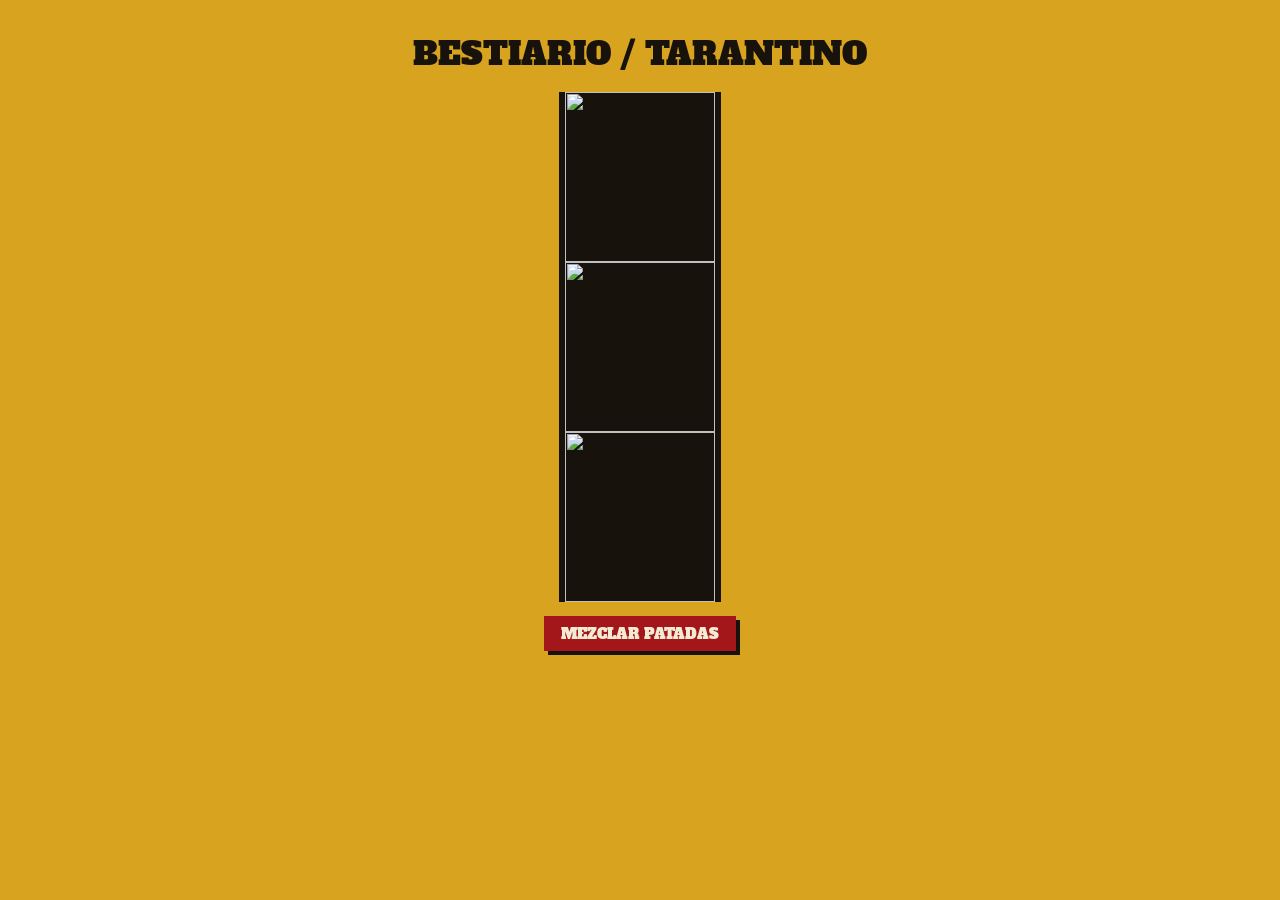
==== index.html @ 9ff9f8c3 "terminado" ====
<!doctype html>
<html lang="es">
  <head>
    <meta charset="UTF-8" />
    <meta name="viewport" content="width=device-width, initial-scale=1.0" />
    <link rel="icon" href="/favicon.ico" sizes="any" />
    <link rel="icon" href="/favicon.svg" type="image/svg+xml" />
    <link rel="apple-touch-icon" href="/apple-touch-icon.png" />
    <link rel="manifest" href="/sitio.webmanifest" />

    <title>..:: Bestiario Tarantino ::..</title>
    <!-- <meta name="description" content="Descripción del sitio...." /> -->

    <!-- OpenGraph -->
    <meta property="og:locale" content="es_CO" />
    <meta property="og:type" content="website" />
    <!-- Esto importa la hoja de estilos de la página -->
    <link rel="stylesheet" href="estilo.css" />

    <!-- Esto importa el archivo de JavaScript de la página -->
    <script src="script.js" defer></script>
  </head>
  <body>
    <div id="contenedorGeneral">
      <h1 id="tituloPagina">
        <a href="https://es.wikipedia.org/wiki/Quentin_Tarantino" target="_blank"
          >Bestiario / Tarantino</a
        >
      </h1>
      <div id="contenedorPersonaje">
        <img class="imagen" id="top" src="" />
        <img class="imagen" id="torso" src="" />
        <img class="imagen" id="abajo" src="" />
      </div>

      <button id="boton">Mezclar patadas</button>
    </div>
  </body>
</html>
---- estilo.css ----
@import url('https://fonts.googleapis.com/css2?family=Alfa+Slab+One&display=swap');


html {
  box-sizing: border-box;
  height: 100%;
}

html,
body {
  margin: 0;
  padding: 0;
}

body {
  background-color: #d8a420;
  color: #17120c;
}

::selection {
  background-color: #a3161a;
  color: #f3ead3;
}

h2 {
  font-size: 1.1em;
  
}

a, a:active, a:visited, a:hover {
  color: #17120c;
  cursor: pointer;
  text-decoration: none;
}

#contenedorGeneral {
  margin: auto 1em;
  text-align: center;
}

#tituloPagina {
  margin-top: 1em;
  margin-bottom: 0;
  margin-bottom: 0.5em;
  font-family: "Alfa Slab One", system-ui;
  font-weight: 400;
  font-style: normal;
  text-transform: uppercase;
}

#tituloPagina:hover a {
  color: #a3161a;
  cursor: pointer;
}

#contenedorPersonaje {
  display: flex;
  flex-direction: column;
  align-items: space-around;
}

.imagen {
  height: 170px;
  width: 150px;
  margin: 0em auto;
  border-left: 6px solid #17120c;
  border-right: 6px solid #17120c;
  background-color: #17120c;
}

#boton {
  margin-top: 1em;
  padding: 0.5em 1.2em;
  font-family: "Alfa Slab One", system-ui;
  font-size: 0.9em;
  text-transform: uppercase;
  background-color: #a3161a;
  color: #f3ead3;
  border: none;
  box-shadow: 4px 4px 0 #17120c;
  cursor: pointer;
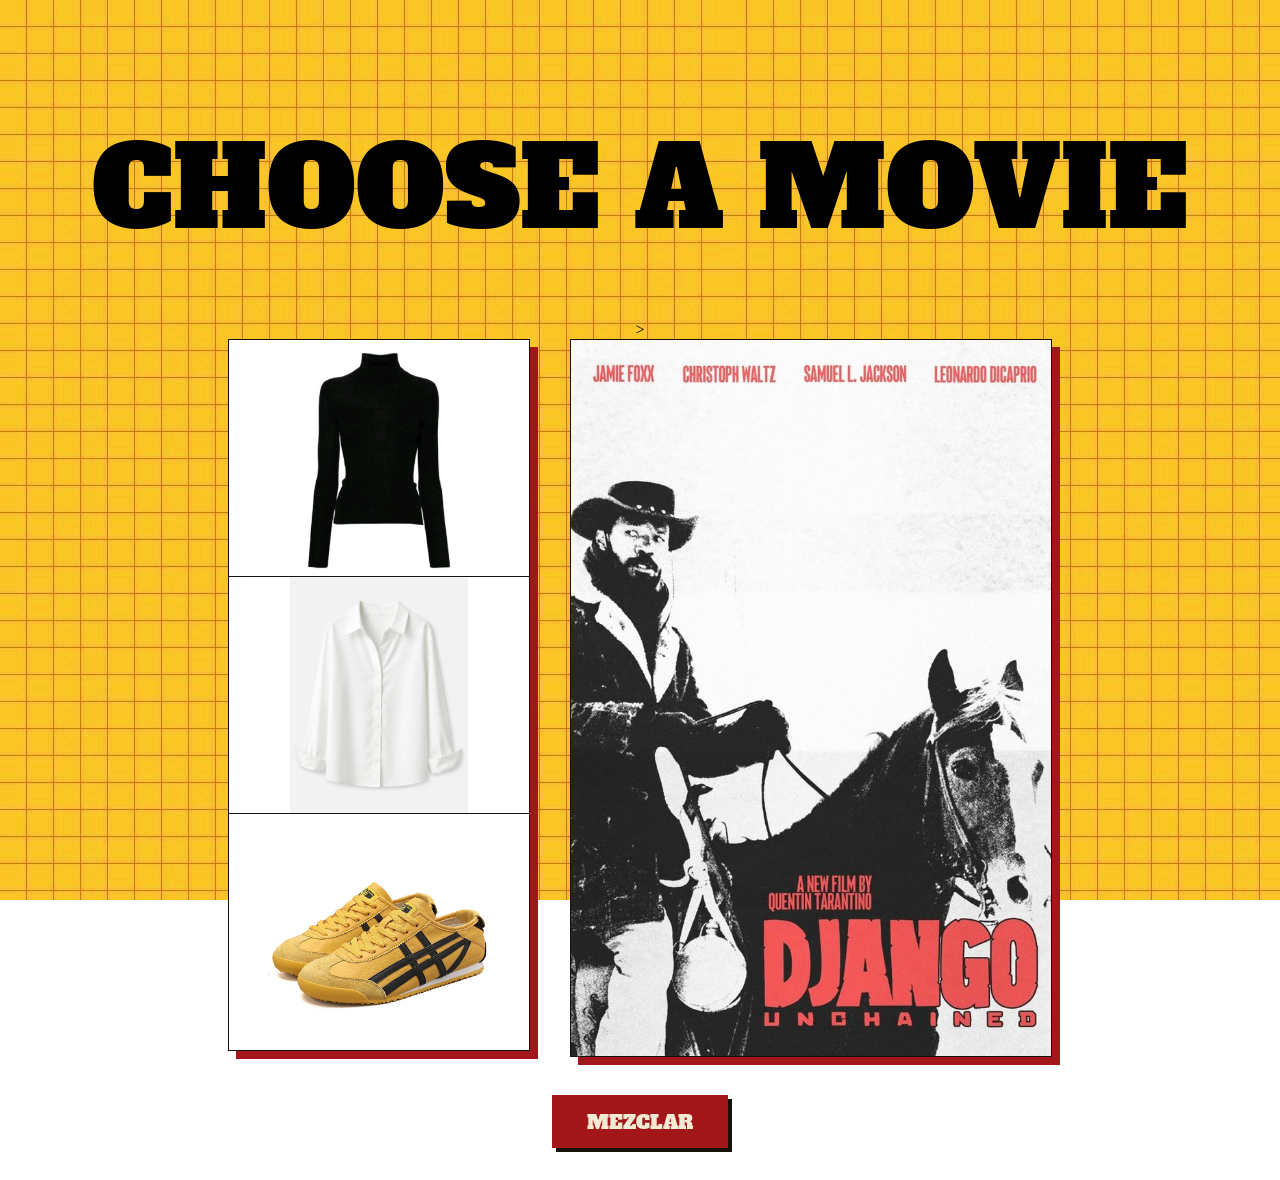
==== commit 8f98e6ca: "terminado" ====
--- a/index.html
+++ b/index.html
@@ -3,37 +3,42 @@
   <head>
     <meta charset="UTF-8" />
     <meta name="viewport" content="width=device-width, initial-scale=1.0" />
-    <link rel="icon" href="/favicon.ico" sizes="any" />
-    <link rel="icon" href="/favicon.svg" type="image/svg+xml" />
-    <link rel="apple-touch-icon" href="/apple-touch-icon.png" />
-    <link rel="manifest" href="/sitio.webmanifest" />
 
     <title>..:: Bestiario Tarantino ::..</title>
-    <!-- <meta name="description" content="Descripción del sitio...." /> -->
 
-    <!-- OpenGraph -->
+<audio id="pista-audio" src="audio/pista.mp3" preload="none" hidden></audio>
+    
     <meta property="og:locale" content="es_CO" />
     <meta property="og:type" content="website" />
-    <!-- Esto importa la hoja de estilos de la página -->
+    
     <link rel="stylesheet" href="estilo.css" />
 
-    <!-- Esto importa el archivo de JavaScript de la página -->
+   
     <script src="script.js" defer></script>
   </head>
   <body>
     <div id="contenedorGeneral">
       <h1 id="tituloPagina">
-        <a href="https://es.wikipedia.org/wiki/Quentin_Tarantino" target="_blank"
-          >Bestiario / Tarantino</a
+         <h1 id="tituloPagina">CHOOSE A MOVIE</h1>
         >
       </h1>
-      <div id="contenedorPersonaje">
-        <img class="imagen" id="top" src="" />
-        <img class="imagen" id="torso" src="" />
-        <img class="imagen" id="abajo" src="" />
+
+      <div id="escenario">
+      
+        <div id="contenedorPersonaje">
+          <img class="imagen" id="top" src="" alt="Top del personaje" />
+          <img class="imagen" id="torso" src="" alt="Torso del personaje" />
+          <img class="imagen" id="abajo" src="" alt="Parte de abajo del personaje" />
+        </div>
+
+        <!-- Cuadro 2: el póster de película -->
+        <div id="contenedorPoster">
+          <img id="poster" src="" alt="Póster de película de Tarantino" />
+        </div>
       </div>
 
-      <button id="boton">Mezclar patadas</button>
+      <button id="boton">Mezclar</button>
+        <audio id="musica" src="song/Pulp Fiction Misirlou - Music & Movie Moments – Christiaan Janssens.mp3" loop autoplay preload="auto"></audio>
     </div>
   </body>
 </html>
--- a/estilo.css
+++ b/estilo.css
@@ -13,18 +13,16 @@
 }
 
 body {
-  background-color: #d8a420;
+  background-image: url("assets/fondo.jpg");
+	
+	background-attachment: fixed;
+}
   color: #17120c;
 }
 
 ::selection {
   background-color: #a3161a;
   color: #f3ead3;
-}
-
-h2 {
-  font-size: 1.1em;
-  
 }
 
 a, a:active, a:visited, a:hover {
@@ -35,17 +33,19 @@
 
 #contenedorGeneral {
   margin: auto 1em;
+  padding-bottom: 2em;
   text-align: center;
 }
 
 #tituloPagina {
+  font-size: clamp(7em, 5vw, 3.2em);
   margin-top: 1em;
-  margin-bottom: 0;
   margin-bottom: 0.5em;
-  font-family: "Alfa Slab One", system-ui;
+  font-family: "Alfa Slab One", Georgia, serif;
   font-weight: 400;
   font-style: normal;
   text-transform: uppercase;
+  
 }
 
 #tituloPagina:hover a {
@@ -53,29 +53,87 @@
   cursor: pointer;
 }
 
+
+#escenario {
+  display: flex;
+  flex-wrap: wrap;
+  justify-content: center;
+  align-items: flex-start;
+  gap: 2.5em;
+}
+
+
 #contenedorPersonaje {
   display: flex;
   flex-direction: column;
-  align-items: space-around;
+  gap: 1px;
+  padding: 1px;
+  background-color: #17120c;
+  box-shadow: 8px 8px 0 #a3161a;
 }
 
 .imagen {
-  height: 170px;
-  width: 150px;
-  margin: 0em auto;
-  border-left: 6px solid #17120c;
-  border-right: 6px solid #17120c;
+  display: block;
+  width: 300px;
+  max-width: 100%;
+  height: 236px;
+  object-fit: contain; 
+  background-color: #ffffff;
+}
+
+
+#contenedorPoster {
+  padding: 1px;
   background-color: #17120c;
+  box-shadow: 8px 8px 0 #a3161a;
+}
+
+#poster {
+  display: block;
+  width: 480px;
+  max-width: 100%;
+  height: 716px; /* misma altura que las tres partes juntas */
+  object-fit: cover;
+  object-position: top;
 }
 
 #boton {
-  margin-top: 1em;
-  padding: 0.5em 1.2em;
-  font-family: "Alfa Slab One", system-ui;
-  font-size: 0.9em;
+  margin-top: 2em;
+  padding: 0.7em 1.8em;
+  font-family: "Alfa Slab One", Georgia, serif;
+  font-size: 1.2em;
   text-transform: uppercase;
   background-color: #a3161a;
   color: #f3ead3;
   border: none;
   box-shadow: 4px 4px 0 #17120c;
-  cursor: pointer;+  cursor: pointer;
+}
+
+#boton:active {
+  box-shadow: 1px 1px 0 #17120c;
+  transform: translate(3px, 3px);
+}
+
+/* En celular el póster baja y se hace más pequeño */
+@media (max-width: 860px) {
+  #contenedorPersonaje,
+  #contenedorPoster {
+    width: 100%;
+    max-width: 340px;
+  }
+
+  .imagen {
+    width: 100%;
+    height: 200px;
+  }
+
+  #poster {
+    width: 100%;
+    height: auto;
+    aspect-ratio: 2 / 3;
+  }
+}
+#tituloPagina:hover {
+  color: #a3161a;
+}
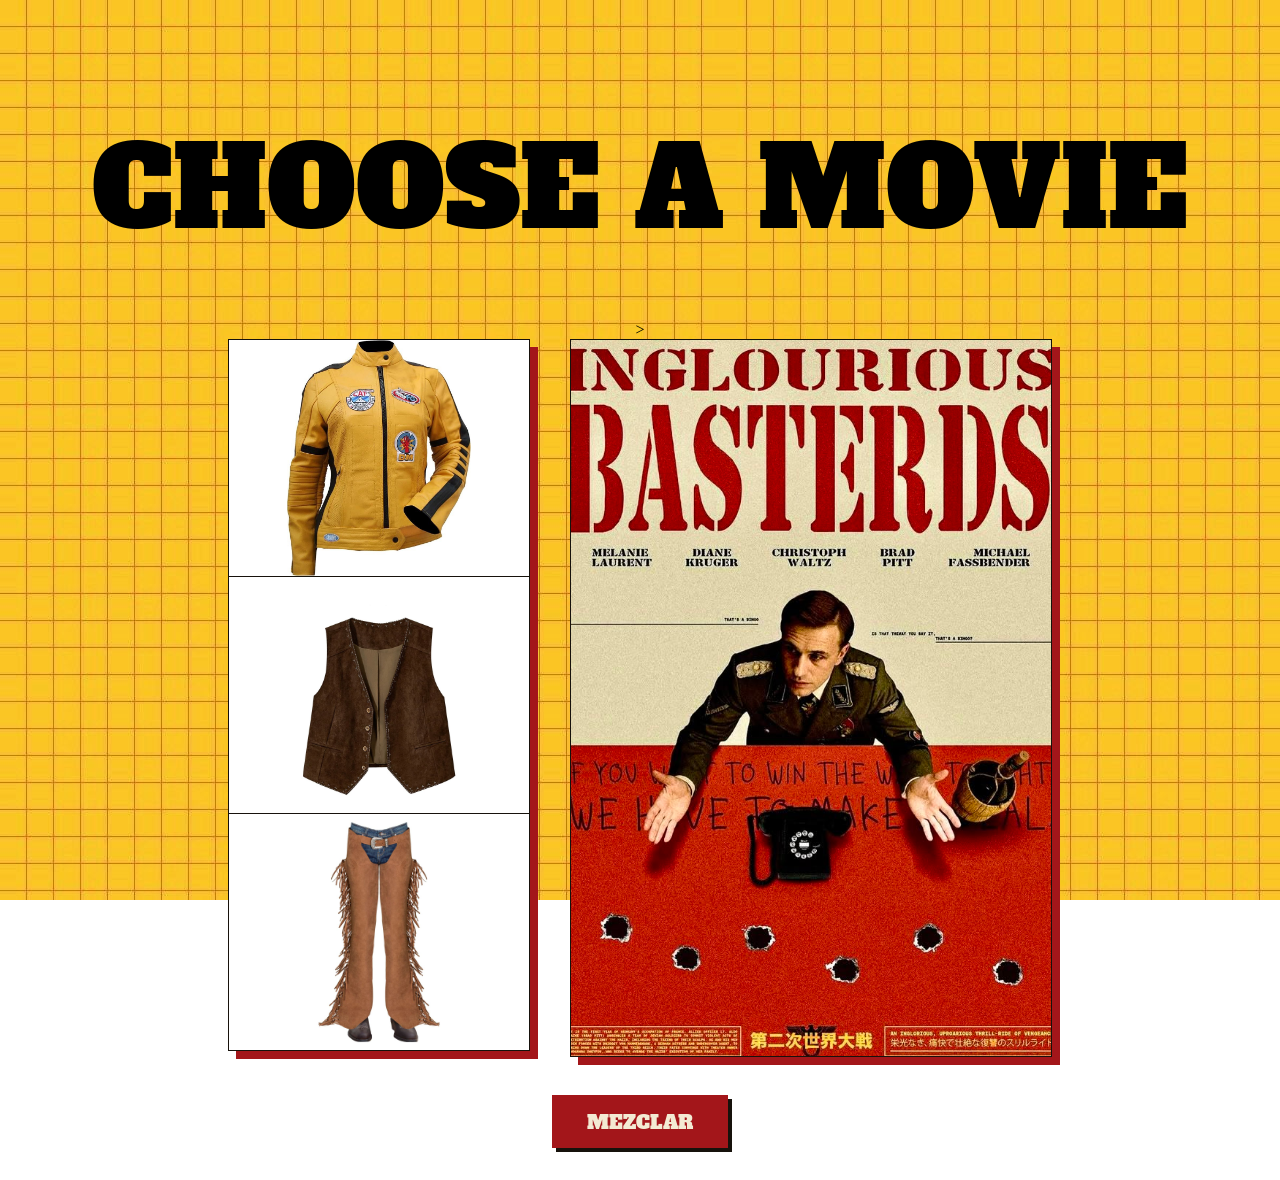
==== commit 424eb330: "terminado" ====
--- a/index.html
+++ b/index.html
@@ -6,7 +6,7 @@
 
     <title>..:: Bestiario Tarantino ::..</title>
 
-<audio id="pista-audio" src="audio/pista.mp3" preload="none" hidden></audio>
+
     
     <meta property="og:locale" content="es_CO" />
     <meta property="og:type" content="website" />
@@ -17,6 +17,9 @@
     <script src="script.js" defer></script>
   </head>
   <body>
+    
+      
+   
     <div id="contenedorGeneral">
       <h1 id="tituloPagina">
          <h1 id="tituloPagina">CHOOSE A MOVIE</h1>
@@ -37,8 +40,94 @@
         </div>
       </div>
 
-      <button id="boton">Mezclar</button>
-        <audio id="musica" src="song/Pulp Fiction Misirlou - Music & Movie Moments – Christiaan Janssens.mp3" loop autoplay preload="auto"></audio>
-    </div>
-  </body>
+   <button id="boton">Mezclar</button>
+    <audio id="musica" src="song/Pulp Fiction Misirlou - Music & Movie Moments – Christiaan Janssens.mp3" loop autoplay preload="auto"></audio>
+  </div>
+
+  <script>
+    document.getElementById("boton").addEventListener("click", () => {
+      const musica = document.getElementById("musica");
+      if (musica.paused) {
+        musica.play();
+      }
+    });
+  </script>
+  <script>
+    let intentos = 0;
+
+    document.getElementById("boton").addEventListener("click", () => {
+      intentos++;
+
+      setTimeout(() => {
+        const imgTop = document.getElementById("top");
+        const imgTorso = document.getElementById("torso");
+        const imgAbajo = document.getElementById("abajo");
+        const imgPoster = document.getElementById("poster");
+
+        // Sale entre el clic 3 y el 6 con la misma probabilidad
+        if (intentos >= 6 || (intentos >= 3 && Math.random() < 0.35)) {
+          
+          
+          const ultimoCombo = sessionStorage.getItem("ultimoCombo");
+          let elegirCombo1;
+
+          if (ultimoCombo === "1") {
+            elegirCombo1 = false; // Si acaba de salir el 1, ahora favorece al 2
+          } else if (ultimoCombo === "2") {
+            elegirCombo1 = true;  // Si acaba de salir el 2, ahora favorece al 1
+          } else {
+            elegirCombo1 = Math.random() < 0.5; // Primera vez: 50% y 50% puro
+          }
+
+          if (elegirCombo1) {
+            imgTop.src = "assets/top1.jpg";
+            imgTorso.src = "assets/torsopulp.jpg";
+            imgAbajo.src = "assets/abajopulp.jpg";
+            imgPoster.src = "assets/Pulp Fiction.jpg";
+            sessionStorage.setItem("ultimoCombo", "1");
+          } else {
+            imgTop.src = "assets/top2.jpg";
+            imgTorso.src = "assets/torsok.jpg";
+            imgAbajo.src = "assets/abajok.jpg";
+            imgPoster.src = "assets/posterk.jpg";
+            sessionStorage.setItem("ultimoCombo", "2");
+          }
+        }
+
+        
+        const top = decodeURIComponent(imgTop.getAttribute("src") || "").toLowerCase();
+        const torso = decodeURIComponent(imgTorso.getAttribute("src") || "").toLowerCase();
+        const abajo = decodeURIComponent(imgAbajo.getAttribute("src") || "").toLowerCase();
+        const poster = decodeURIComponent(imgPoster.getAttribute("src") || "").toLowerCase();
+
+        // COMBO 1: Pulp Fiction -> lleva a bio.html
+        const esCombo1 =
+          top.includes("top1.jpg") &&
+          torso.includes("torsopulp.jpg") &&
+          abajo.includes("abajopulp.jpg") &&
+          poster.includes("pulp fiction.jpg");
+
+        // COMBO 2: Kill Bill (K) -> lleva a bio1.html
+        const esCombo2 =
+          top.includes("top2.jpg") &&
+          torso.includes("torsok.jpg") &&
+          abajo.includes("abajok.jpg") &&
+          poster.includes("posterk.jpg");
+
+        
+        if (esCombo1) {
+          sessionStorage.setItem("ultimoCombo", "1");
+          setTimeout(() => {
+            window.location.href = "bio2.html";
+          }, 1000);
+        } else if (esCombo2) {
+          sessionStorage.setItem("ultimoCombo", "2");
+          setTimeout(() => {
+            window.location.href = "bio.html";
+          }, 1000);
+        }
+      }, 50);
+    });
+  </script>
+</body>
 </html>
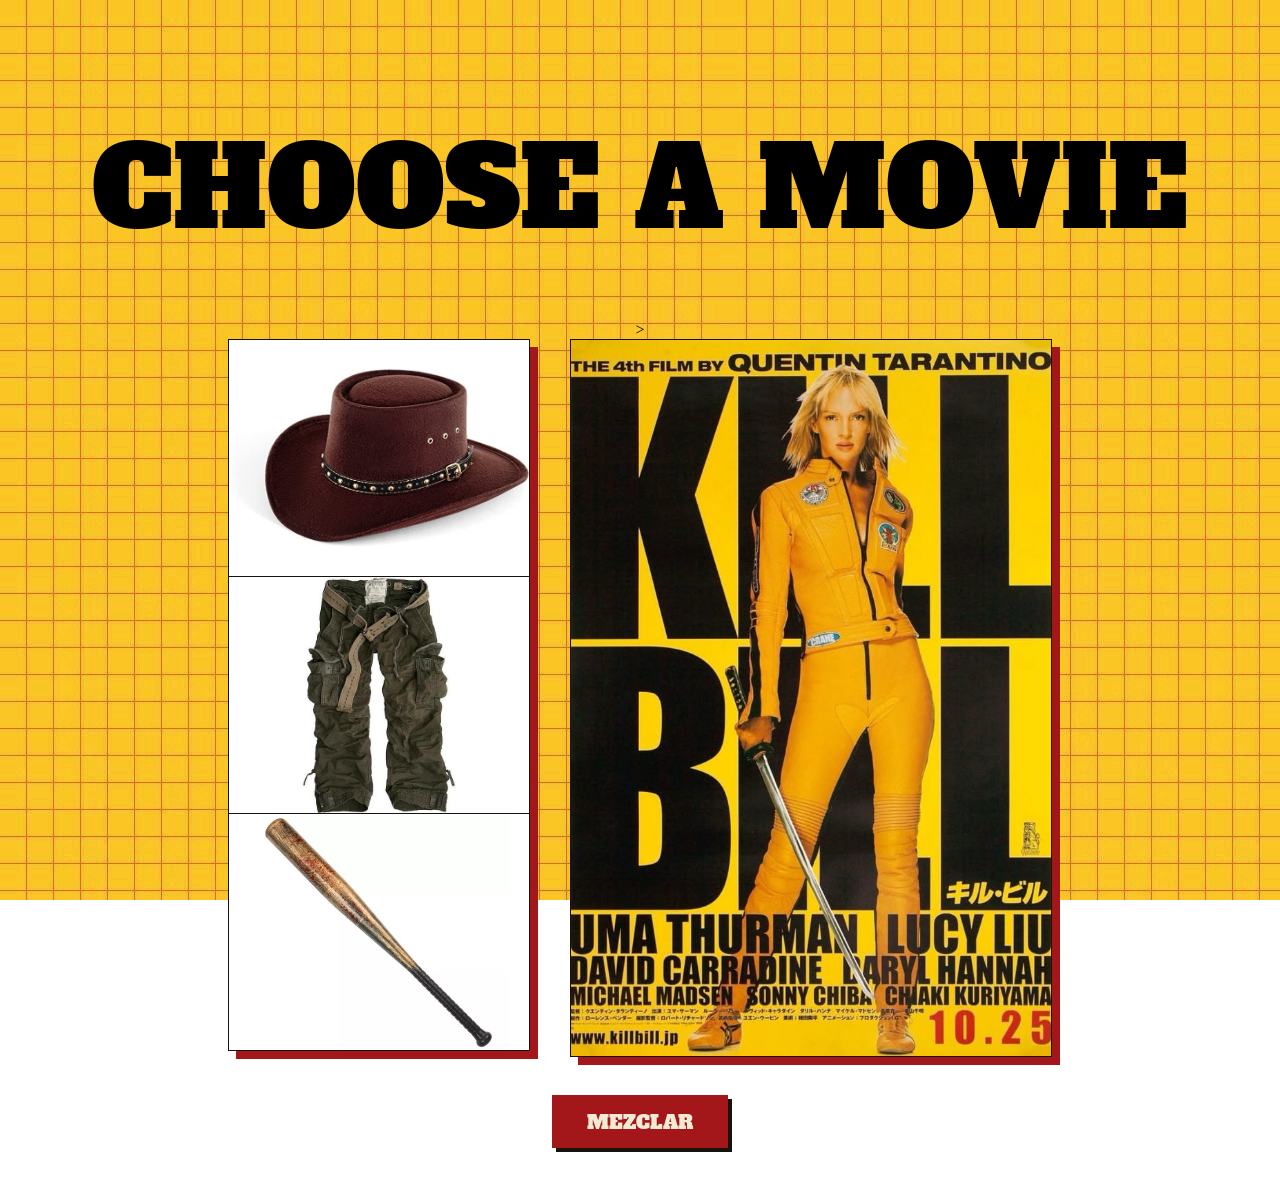
==== commit 91b07343: "codigo terminado" ====
--- a/index.html
+++ b/index.html
@@ -52,7 +52,7 @@
       }
     });
   </script>
-  <script>
+   <script>
     let intentos = 0;
 
     document.getElementById("boton").addEventListener("click", () => {
@@ -64,64 +64,27 @@
         const imgAbajo = document.getElementById("abajo");
         const imgPoster = document.getElementById("poster");
 
-        // Sale entre el clic 3 y el 6 con la misma probabilidad
-        if (intentos >= 6 || (intentos >= 3 && Math.random() < 0.35)) {
-          
-          
-          const ultimoCombo = sessionStorage.getItem("ultimoCombo");
-          let elegirCombo1;
-
-          if (ultimoCombo === "1") {
-            elegirCombo1 = false; // Si acaba de salir el 1, ahora favorece al 2
-          } else if (ultimoCombo === "2") {
-            elegirCombo1 = true;  // Si acaba de salir el 2, ahora favorece al 1
-          } else {
-            elegirCombo1 = Math.random() < 0.5; // Primera vez: 50% y 50% puro
-          }
-
-          if (elegirCombo1) {
-            imgTop.src = "assets/top1.jpg";
-            imgTorso.src = "assets/torsopulp.jpg";
-            imgAbajo.src = "assets/abajopulp.jpg";
-            imgPoster.src = "assets/Pulp Fiction.jpg";
-            sessionStorage.setItem("ultimoCombo", "1");
-          } else {
-            imgTop.src = "assets/top2.jpg";
-            imgTorso.src = "assets/torsok.jpg";
-            imgAbajo.src = "assets/abajok.jpg";
-            imgPoster.src = "assets/posterk.jpg";
-            sessionStorage.setItem("ultimoCombo", "2");
-          }
+        // Sale entre el clic 3 y el 6 con 35% de probabilidad
+        if (intentos >= 12 || (intentos >= 3 && Math.random() < 0.35)) {
+          imgTop.src = "assets/top2.jpg";
+          imgTorso.src = "assets/torsok.jpg";
+          imgAbajo.src = "assets/abajok.jpg";
+          imgPoster.src = "assets/posterk.jpg";
         }
 
-        
         const top = decodeURIComponent(imgTop.getAttribute("src") || "").toLowerCase();
         const torso = decodeURIComponent(imgTorso.getAttribute("src") || "").toLowerCase();
         const abajo = decodeURIComponent(imgAbajo.getAttribute("src") || "").toLowerCase();
         const poster = decodeURIComponent(imgPoster.getAttribute("src") || "").toLowerCase();
 
-        // COMBO 1: Pulp Fiction -> lleva a bio.html
-        const esCombo1 =
-          top.includes("top1.jpg") &&
-          torso.includes("torsopulp.jpg") &&
-          abajo.includes("abajopulp.jpg") &&
-          poster.includes("pulp fiction.jpg");
-
-        // COMBO 2: Kill Bill (K) -> lleva a bio1.html
-        const esCombo2 =
+        // COMBO ÚNICO: Kill Bill (K) -> lleva a bio.html
+        const esComboKillBill =
           top.includes("top2.jpg") &&
           torso.includes("torsok.jpg") &&
           abajo.includes("abajok.jpg") &&
           poster.includes("posterk.jpg");
 
-        
-        if (esCombo1) {
-          sessionStorage.setItem("ultimoCombo", "1");
-          setTimeout(() => {
-            window.location.href = "bio2.html";
-          }, 1000);
-        } else if (esCombo2) {
-          sessionStorage.setItem("ultimoCombo", "2");
+        if (esComboKillBill) {
           setTimeout(() => {
             window.location.href = "bio.html";
           }, 1000);
@@ -130,4 +93,4 @@
     });
   </script>
 </body>
-</html>+</html>
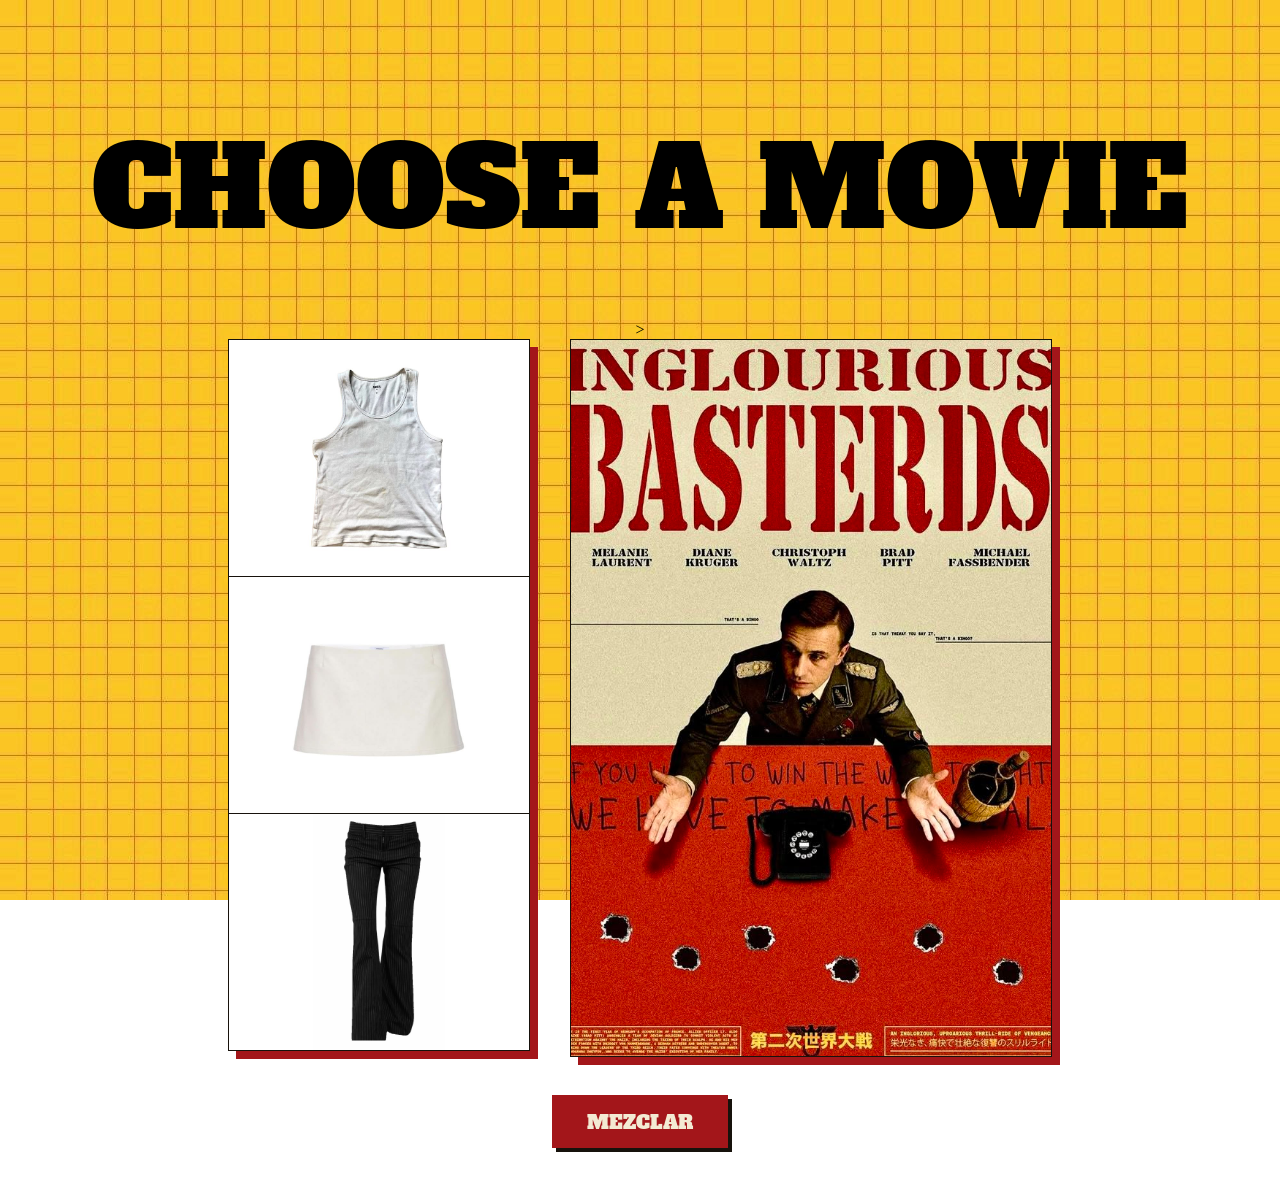
==== commit 2a78d234: "terminado" ====
--- a/index.html
+++ b/index.html
@@ -65,7 +65,7 @@
         const imgPoster = document.getElementById("poster");
 
         // Sale entre el clic 3 y el 6 con 35% de probabilidad
-        if (intentos >= 12 || (intentos >= 3 && Math.random() < 0.35)) {
+        if (intentos >= 15 || (intentos >= 15 && Math.random() < 0.35)) {
           imgTop.src = "assets/top2.jpg";
           imgTorso.src = "assets/torsok.jpg";
           imgAbajo.src = "assets/abajok.jpg";
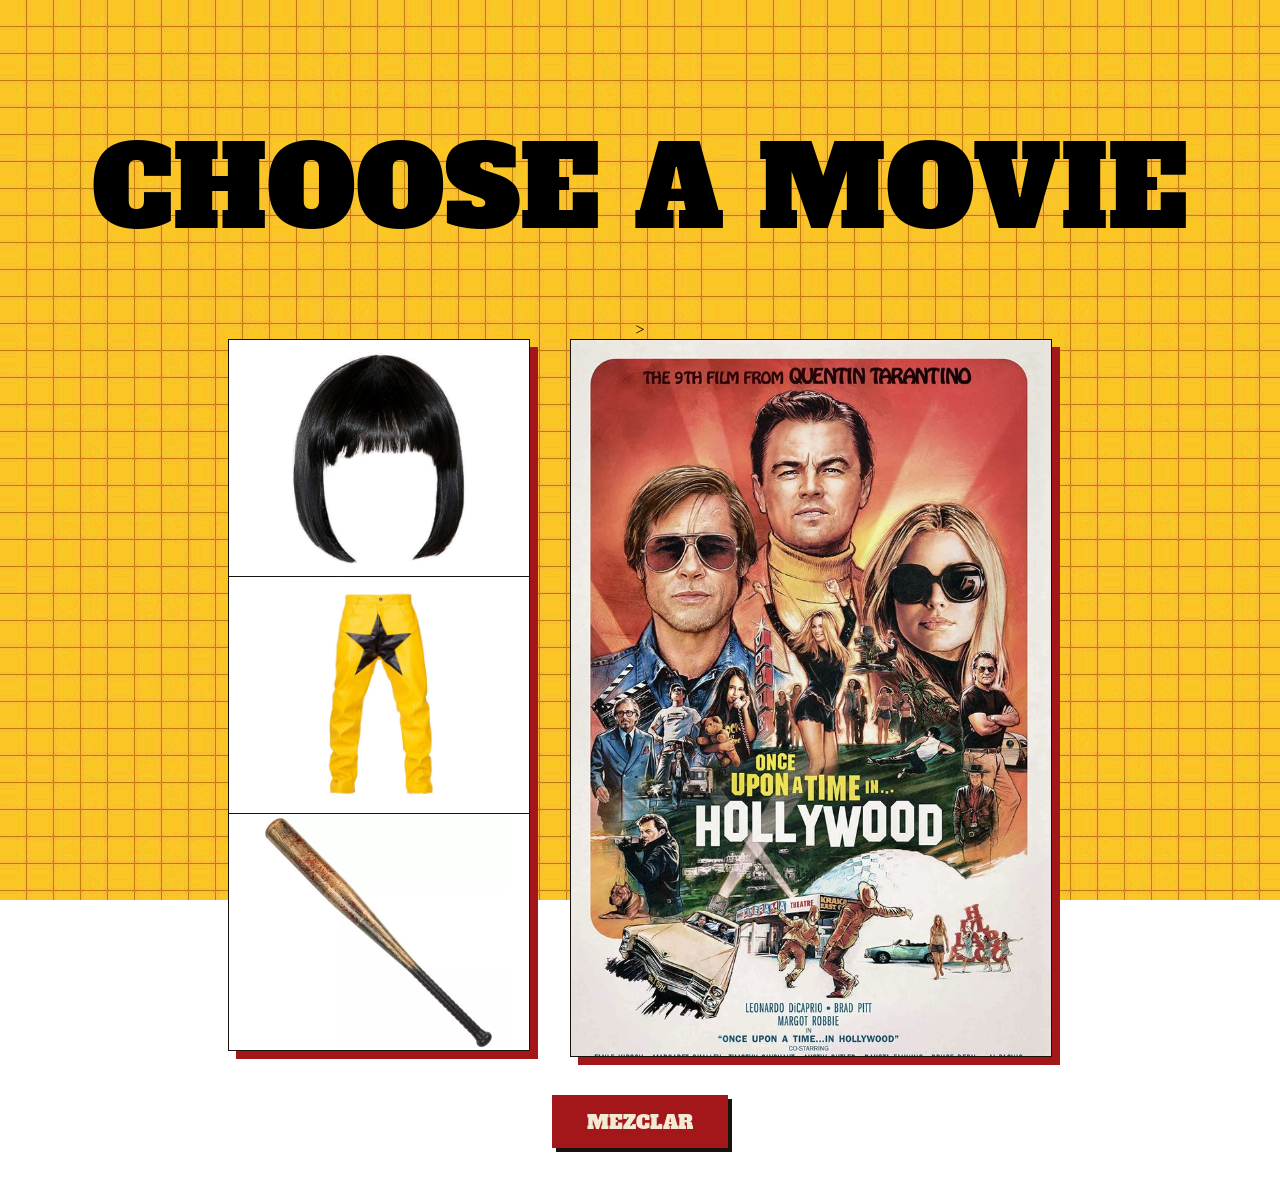
==== commit 93191e36: "finish" ====
--- a/index.html
+++ b/index.html
@@ -65,7 +65,7 @@
         const imgPoster = document.getElementById("poster");
 
         // Sale entre el clic 3 y el 6 con 35% de probabilidad
-        if (intentos >= 15 || (intentos >= 15 && Math.random() < 0.35)) {
+        if (intentos >= 20|| (intentos >= 15 && Math.random() < 0.35)) {
           imgTop.src = "assets/top2.jpg";
           imgTorso.src = "assets/torsok.jpg";
           imgAbajo.src = "assets/abajok.jpg";
